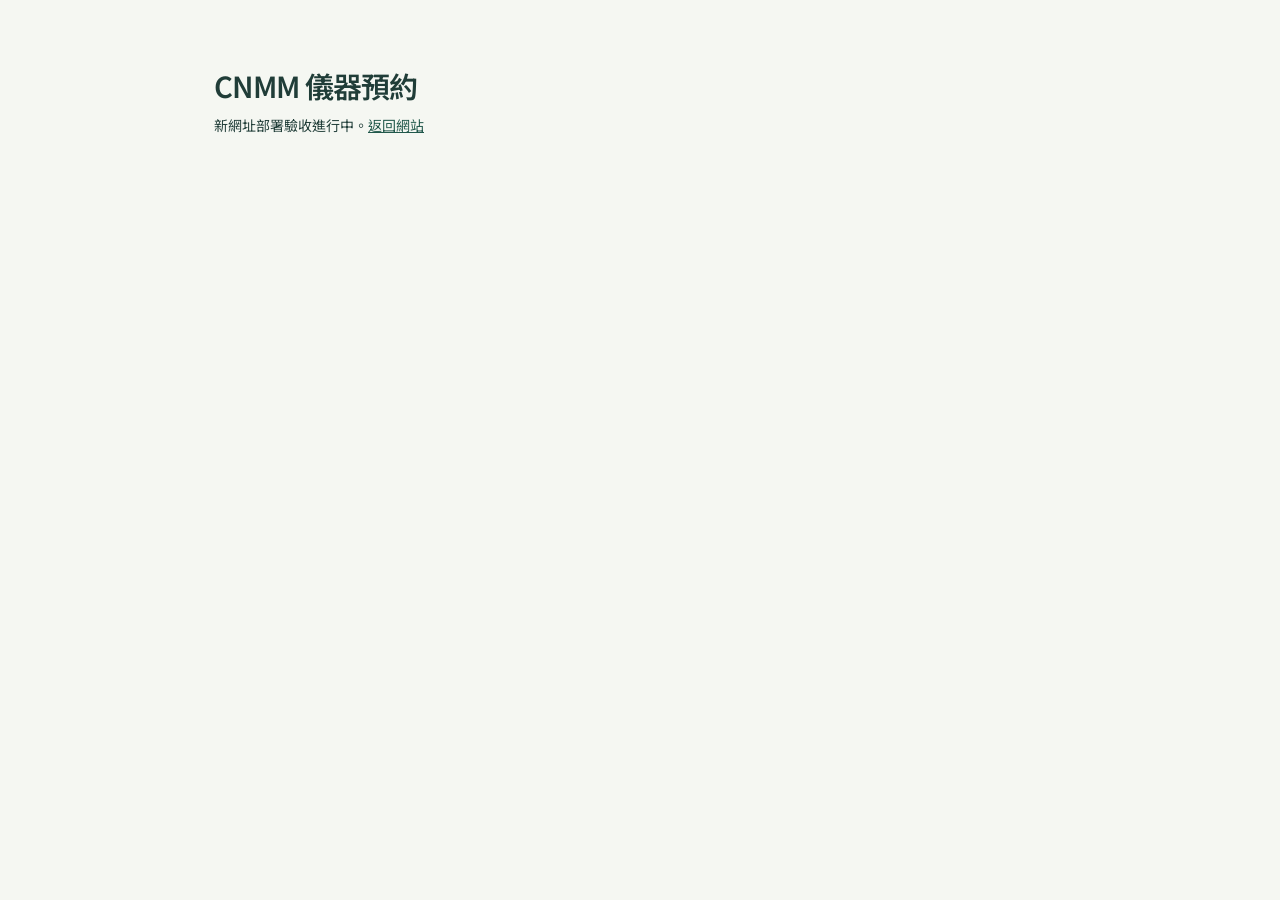
==== acceptance.html @ eef0d7fb "Publish CNMM instrument booking frontend" ====
<!doctype html><html lang="zh-Hant"><meta charset="utf-8"><title>CNMM 驗收</title><link rel="stylesheet" href="styles.css"><main style="max-width:900px;margin:40px auto;padding:24px"><h1>CNMM 儀器預約</h1><p>新網址部署驗收進行中。<a href="/">返回網站</a></p></main>
---- styles.css ----
@import url('https://fonts.googleapis.com/css2?family=Noto+Sans+TC:wght@400;500;600;700&display=swap');
:root{--ink:#203d38;--muted:#72817c;--green:#21584b;--mint:#e8f1e9;--line:#e0e7df;--paper:#f5f7f2;--white:#fff;--amber:#ac7328;--red:#ae4d4d;font-family:'Noto Sans TC',system-ui,sans-serif;color:var(--ink);font-synthesis:none}*{box-sizing:border-box}body{margin:0;background:var(--paper);font-size:14px}button,input,select,textarea{font:inherit}button,a,input,select,textarea{-webkit-tap-highlight-color:transparent}button{cursor:pointer}button:disabled{cursor:not-allowed;opacity:.48}button:focus-visible,a:focus-visible{outline:3px solid #91b9ac;outline-offset:3px}a{color:var(--green)}h1,h2,h3,p{margin-top:0}h1{font-size:29px;letter-spacing:-1px;margin-bottom:7px;font-weight:600}h2{font-size:18px;margin:0 0 5px;font-weight:600}h3{font-size:15px}p{line-height:1.8}small,.muted{color:var(--muted)}.loading{padding:80px;text-align:center}.shell{display:grid;grid-template-columns:232px 1fr;min-height:100vh}.sidebar{background:#173f38;color:#f1f4ee;padding:34px 22px 20px;display:flex;flex-direction:column;position:fixed;inset:0 auto 0 0;width:232px;z-index:10}.brand{display:flex;align-items:center;gap:11px;margin:0 0 40px}.brand svg{width:39px;height:39px;color:#c8dfc4}.brand strong{display:block;font-size:19px;letter-spacing:.3px}.brand small{color:#97b6a8;font-size:11px;letter-spacing:1.2px}.nav-label{font-size:10px;letter-spacing:2px;color:#88a99b;margin:10px 12px}.nav{display:flex;flex-direction:column;gap:6px}.nav button{border:0;color:#b9cfc3;background:none;text-align:left;border-radius:9px;display:flex;align-items:center;gap:12px;padding:13px 14px;font-weight:500}.nav svg{width:19px;height:19px}.nav button.active{background:#345a4f;color:#fff}.nav button:hover{background:#294f45}.side-bottom{margin-top:auto;padding-top:35px}.side-note{border-top:1px solid #34564b;padding:17px 0;color:#9bb6a8;font-size:11px;line-height:1.9}.profile{display:flex;gap:10px;align-items:center}.avatar{background:#e2eada;border-radius:50%;width:34px;height:34px;display:grid;place-items:center;color:#2c5647;font-size:13px;font-weight:600;flex-shrink:0}.profile small{color:#9fb5a9;font-size:11px}.side-bottom select{margin-top:14px;width:100%;background:#254c41;border:1px solid #49695b;color:#fff;padding:8px;border-radius:7px}.main{grid-column:2;min-width:0;padding:0 38px 38px}.topbar{height:74px;display:flex;align-items:center;justify-content:space-between;border-bottom:1px solid var(--line);margin-bottom:25px;color:var(--muted);font-size:12px}.topbar>span{display:flex;align-items:center;gap:8px}.status-dot{width:7px;height:7px;border-radius:50%;background:#7ba07c;display:inline-block}.top-actions{display:flex;gap:12px;align-items:center}.icon-btn{background:none;border:1px solid var(--line);border-radius:7px;padding:7px 10px;color:var(--ink);display:inline-flex;align-items:center;gap:5px}.icon-btn svg{width:15px;height:15px}.demo-banner{display:flex;align-items:center;gap:10px;background:#edf0e5;border:1px solid #dfe4d2;color:#687552;padding:10px 14px;font-size:12px;border-radius:8px;margin-bottom:26px}.page-head{display:flex;align-items:center;justify-content:space-between;gap:20px;margin-bottom:27px}.eyebrow{color:var(--muted);font-size:10px;letter-spacing:2px;margin-bottom:10px}.subtitle{color:var(--muted);margin:0;font-size:13px}.btn{display:inline-flex;align-items:center;justify-content:center;gap:7px;background:var(--green);border:1px solid var(--green);border-radius:8px;padding:11px 16px;font-size:13px;font-weight:500;color:white;text-decoration:none;white-space:nowrap}.btn svg{width:16px;height:16px}.btn.secondary{background:white;color:var(--ink);border-color:var(--line)}.btn.danger{background:#fff1ef;color:var(--red);border-color:#eed5d0}.btn.small{padding:7px 11px;font-size:12px}.stats{display:grid;grid-template-columns:repeat(4,1fr);gap:16px;margin-bottom:26px}.stat{background:white;border:1px solid var(--line);border-radius:12px;padding:19px 22px}.stat-label{display:flex;align-items:center;justify-content:space-between;color:var(--muted);font-size:12px}.stat-label svg{width:17px;height:17px}.stat strong{display:block;font-size:31px;font-weight:500;line-height:1.4;margin-top:10px;font-variant-numeric:tabular-nums}.stat small{font-size:11px}.dashboard-grid{display:grid;grid-template-columns:minmax(0,1.75fr) minmax(280px,1fr);gap:22px}.panel{background:white;border:1px solid var(--line);border-radius:12px;overflow:hidden}.panel-head{padding:22px 24px 18px;display:flex;align-items:center;justify-content:space-between;gap:10px}.panel-head p{margin:4px 0 0;font-size:12px;color:var(--muted)}.panel-body{padding:0 24px 24px}.link-btn{background:none;border:0;padding:4px 0;color:var(--green);font-size:12px}.booking-item{display:flex;align-items:center;gap:16px;padding:17px 0;border-top:1px solid #edf0e9;text-align:left;width:100%;background:none;border-width:1px 0 0;color:var(--ink)}.date-chip{display:flex;flex-direction:column;align-items:center;justify-content:center;width:46px;height:49px;background:#f1f4ed;border-radius:9px;flex-shrink:0}.date-chip b{font-size:20px;font-weight:500}.date-chip small{font-size:10px}.booking-info{flex:1}.booking-info strong{font-size:13px;display:block;font-weight:500;margin-bottom:6px}.booking-info small{font-size:11px}.badge{display:inline-flex;gap:5px;align-items:center;font-size:10px;padding:4px 8px;border-radius:5px;background:var(--mint);color:#44745a;white-space:nowrap}.badge.in_use,.badge.checked_in{background:#e8eff7;color:#527ca5}.badge.inspection,.badge.pending{background:#fbf1db;color:#a5792c}.badge.retired,.badge.disabled,.badge.no_show{background:#f5e8e6;color:#a26059}.badge.cancelled{background:#f0f0ef;color:#8b8f88}.probe-mini{display:grid;grid-template-columns:repeat(6,1fr);gap:6px;margin:15px 0 18px}.probe-mini button{background:#edf3ea;border:1px solid #d8e5d4;border-radius:5px;font-size:10px;padding:12px 0;color:#447456}.probe-mini button.empty{background:#fafbf8;border-color:#edf0e8;color:#b4bcb0}.probe-mini button.in_use{background:#ebf1f8;border-color:#d7e2ee;color:#547c9f}.probe-mini button.inspection{background:#fcf4e5;border-color:#efe0be;color:#a67e32}.legend{display:flex;gap:14px;color:var(--muted);font-size:10px;flex-wrap:wrap}.legend i{display:inline-block;width:7px;height:7px;background:#aac5a1;border-radius:2px;margin-right:5px}.legend .blue{background:#9db9d1}.legend .yellow{background:#dcb873}.rules{margin-top:23px;padding:22px 26px;border:1px solid var(--line);border-radius:12px;display:flex;gap:30px;background:#eef2e8}.rules h3{margin:0 0 5px}.rules p{font-size:12px;color:#6d7c64;margin:0}.rules>div{flex:1}.toolbar{display:flex;gap:12px;align-items:center;justify-content:space-between;margin-bottom:20px;flex-wrap:wrap}.toolbar-group{display:flex;gap:8px;align-items:center;flex-wrap:wrap}.tabs{display:flex;background:#e9eee4;padding:4px;border-radius:8px;gap:3px}.tabs button{background:none;border:0;padding:7px 12px;font-size:12px;border-radius:6px;color:#6b7c67}.tabs button.active{background:white;color:#2e594a;box-shadow:0 1px 4px #203d3810}.search{padding:10px 13px;border:1px solid var(--line);border-radius:8px;background:white;width:250px}.box-info{padding:18px 22px;background:#eef3e9;border:1px solid #dce5d5;border-radius:10px;display:flex;align-items:center;gap:14px;margin-bottom:20px}.box-info svg{width:27px;height:27px;color:#719270}.box-info strong{display:block;font-size:14px}.box-info small{font-size:11px}.probe-grid{display:grid;grid-template-columns:repeat(6,minmax(0,1fr));gap:12px}.probe-cell{display:flex;flex-direction:column;align-items:flex-start;text-align:left;padding:17px 16px;border:1px solid #dce5d7;background:#fff;border-radius:10px;color:var(--ink);min-height:158px;transition:transform .15s,box-shadow .15s}.probe-cell:hover{transform:translateY(-2px);box-shadow:0 5px 18px #173f3810}.probe-cell.empty{background:#f8faf5;border:1px dashed #d5ded0;color:#a4b19e;justify-content:space-between}.probe-cell .slot{font-size:17px;font-weight:600}.probe-cell .serial{font-size:10px;color:#83907d;font-variant-numeric:tabular-nums;margin-top:5px}.probe-cell .cell-top{display:flex;justify-content:space-between;align-items:center;width:100%}.probe-cell .badge{font-size:9px;padding:3px 5px}.probe-cell .holder{border-top:1px solid #eef1e9;width:100%;padding-top:10px;margin-top:auto;font-size:11px;line-height:1.8}.probe-cell .owner{font-size:10px;margin:10px 0;color:#82917c}.probe-cell.locked{background:#f7f8f4;opacity:.65}.probe-cell.in_use{border-color:#d7e3eb;background:#f8fafc}.probe-cell.inspection{border-color:#eadcbf;background:#fffcf6}.table-scroll{overflow:auto}.table{width:100%;border-collapse:collapse;text-align:left;font-size:12px}.table th{font-weight:500;color:#7a8874;padding:14px 18px;background:#f7f9f4;white-space:nowrap}.table td{padding:16px 18px;border-top:1px solid #edf0e8;vertical-align:middle}.table td small{display:block;margin-top:5px}.table .actions{display:flex;gap:7px;align-items:center}.empty-state{padding:50px 25px;text-align:center;color:#88927e;line-height:1.9}.calendar-wrap{overflow-x:auto;border:1px solid var(--line);border-radius:12px;background:white}.week-calendar{min-width:750px;display:grid;grid-template-columns:65px repeat(7,1fr)}.cal-head{padding:17px 8px;text-align:center;border-bottom:1px solid var(--line);font-size:11px;color:#7c8b72}.cal-head strong{display:block;font-size:23px;color:#4a5c40;font-weight:500;margin-top:3px}.cal-head.today{background:#edf3e7}.cal-time{height:65px;padding:12px 8px;font-size:10px;text-align:center;color:#8d9983;border-top:1px solid #eef1e9}.cal-slot{height:65px;border:0;border-left:1px solid #edf0e9;border-top:1px solid #edf0e9;background:white;color:#8a9880;font-size:11px;text-align:left;padding:8px;overflow:hidden}.cal-slot:not(:disabled):hover{background:#f3f7ee}.cal-slot.weekend{background:#fafbf8}.cal-slot.booked{background:#e9f0e5;color:#456943;border-left:3px solid #94b487}.cal-slot.mine{background:#e3efea;color:#30654e;border-left-color:#619883}.cal-slot strong{display:block;font-size:11px;line-height:1.7;font-weight:500}.cal-slot small{color:inherit;font-size:9px}.dialog-head{display:flex;justify-content:space-between;align-items:flex-start;padding-bottom:20px;border-bottom:1px solid var(--line);margin-bottom:22px}.dialog-head h2{font-size:22px}.dialog-head small{display:block;margin-top:6px}.dialog-close{border:0;background:#f1f4ed;color:#7c8c73;width:29px;height:29px;border-radius:50%;font-size:20px}dialog{width:540px;max-width:calc(100vw - 28px);border:1px solid var(--line);border-radius:16px;padding:28px;color:var(--ink);max-height:90vh;box-shadow:0 20px 90px #132e3530}dialog::backdrop{background:#0e2c284d;backdrop-filter:blur(3px)}.form-grid{display:grid;grid-template-columns:1fr 1fr;gap:18px}.field{display:flex;flex-direction:column;gap:8px;font-size:12px;margin-bottom:18px}.field input,.field select,.field textarea{padding:11px 12px;border:1px solid #dce4d6;background:#fbfcf9;border-radius:7px;color:var(--ink);width:100%}.field textarea{min-height:90px;resize:vertical}.field input:focus,.field select:focus,.field textarea:focus{outline:2px solid #90b59b;outline-offset:1px}.form-foot{display:flex;justify-content:flex-end;gap:9px;margin-top:24px;flex-wrap:wrap}.form-error{color:#af4e49;font-size:12px;line-height:1.7;margin:12px 0}.note{font-size:12px;color:#77866c;line-height:1.8;margin-top:16px}.detail-grid{display:grid;grid-template-columns:1fr 1fr;gap:16px;margin-bottom:20px}.detail-grid small{display:block;font-size:11px;margin-bottom:5px}.detail-grid b{font-size:13px;font-weight:500}.divider{height:1px;background:var(--line);margin:20px 0}.check-row{display:flex;align-items:center;gap:10px;padding:11px 0;font-size:13px;border-bottom:1px solid #edf0e7}.check-row input{accent-color:var(--green);width:16px;height:16px}.check-row span{flex:1}.check-row small{display:block;margin-top:3px}.permissions-list{max-height:330px;overflow-y:auto}.login{max-width:430px;margin:60px auto;padding:32px;background:white;border:1px solid var(--line);border-radius:14px}.login .brand{color:var(--ink);margin-bottom:30px}.login h1{font-size:25px}.login .btn{width:100%}.login .tabs{margin:22px 0}.login-shell{padding:25px}#toast{position:fixed;right:28px;bottom:24px;background:#254e40;color:white;border-radius:9px;padding:14px 22px;box-shadow:0 4px 20px #163b3620;max-width:calc(100vw - 40px);font-size:13px;z-index:100;opacity:0;transform:translateY(10px);transition:.2s;pointer-events:none}#toast.show{opacity:1;transform:translateY(0)}.restricted{padding:40px;border:1px solid var(--line);border-radius:12px;background:white}.mobile-brand{display:none}.history-list{margin-top:25px}.history-row{border-top:1px solid var(--line);padding:13px 0;font-size:12px;line-height:1.8}.history-row b{font-weight:500}.settings-grid{display:grid;grid-template-columns:1fr 1fr;gap:24px}.wrap{overflow-wrap:anywhere}.state-error{padding:35px;max-width:800px;margin:auto;color:#a14943}.app-error{background:#fff2ee;color:#995749;padding:12px;border-radius:7px;line-height:1.8;margin:0 0 20px;font-size:12px}
@media(min-width:1500px){.main{padding-left:55px;padding-right:55px}.probe-cell{min-height:185px}}@media(max-width:1200px){.main{padding:0 24px 28px}.shell{grid-template-columns:210px 1fr}.sidebar{width:210px;padding:28px 16px}.probe-grid{grid-template-columns:repeat(3,1fr)}.dashboard-grid{grid-template-columns:1fr}.dashboard-grid .panel:last-child{display:none}.stats{gap:10px}.stat{padding:16px}.rules{gap:20px}.settings-grid{grid-template-columns:1fr}}@media(max-width:760px){.shell{display:block}.sidebar{position:static;width:100%;padding:18px 18px 12px}.brand{margin-bottom:17px}.brand strong{font-size:17px}.brand svg{width:32px;height:32px}.sidebar .nav-label,.sidebar .side-note{display:none}.nav{flex-direction:row;overflow-x:auto;gap:3px}.nav button{padding:9px;font-size:11px;white-space:nowrap;gap:5px}.nav svg{width:15px;height:15px}.side-bottom{padding-top:12px;display:flex;gap:15px;align-items:center}.profile{flex-shrink:0}.profile small{display:none}.side-bottom select{margin:0;font-size:11px}.side-bottom .icon-btn{color:white}.main{padding:0 18px 28px}.topbar{height:52px;margin-bottom:18px}.topbar>span{font-size:10px}.demo-banner{font-size:10px;line-height:1.8;margin-bottom:20px}.page-head{align-items:flex-start;margin-bottom:22px;gap:10px}.page-head .btn{padding:9px 10px;font-size:11px}h1{font-size:24px}.stats{grid-template-columns:repeat(2,1fr);gap:10px}.stat strong{font-size:27px}.rules{display:block;padding:20px}.rules>div+div{margin-top:15px}.probe-grid{grid-template-columns:repeat(2,minmax(0,1fr));gap:10px}.probe-cell{min-height:155px;padding:14px}.search{width:100%}.toolbar{align-items:flex-start}.toolbar-group{width:100%}.panel-head{padding:18px}.panel-body{padding:0 18px 18px}.form-grid{gap:12px}.settings-grid{display:block}.table th,.table td{padding:12px}.btn.small{font-size:10px}.top-actions span{display:none}}
/* Vero v2: personal workspace and explicit management mode */
.brand-mark{width:38px;height:42px;display:grid;place-items:center;font-size:34px;position:relative;font-family:Georgia,serif;color:#c4d8bf}.brand-mark span{position:absolute;font-size:22px;top:17px;left:12px;color:#88a995}.profile small{display:block;margin-top:4px}.demo-label{display:block;font-size:10px;color:#a8c2b4;margin-top:22px}.nav-icon{font-size:19px;width:19px;text-align:center}.nav-count{background:#d3e6c2;color:#284d3b;border-radius:20px;padding:1px 7px;margin-left:auto;font-size:10px}.language{display:flex;border:1px solid var(--line);border-radius:8px;padding:3px;background:#eef2e9}.language button{border:0;background:none;padding:5px 8px;border-radius:5px;color:#6b7c67;font-size:11px}.language button.active{background:#fff;color:var(--ink);box-shadow:0 1px 3px #203d3810}.stats{grid-template-columns:repeat(3,1fr)}.personal-grid{display:grid;grid-template-columns:minmax(0,1.3fr) minmax(300px,1fr);gap:22px}.personal-grid .panel{align-self:start}.demo-banner{justify-content:space-between;gap:16px;flex-wrap:wrap}.demo-banner strong{font-size:11px;font-weight:500}.reservation{border-top:1px solid var(--line);padding:20px 0}.reservation-top{display:flex;align-items:flex-start;justify-content:space-between;gap:12px}.reservation-top strong{font-size:15px;letter-spacing:.2px}.reservation-top small{display:block;margin-top:7px;font-size:11px}.booking-purpose{font-size:12px;margin:15px 0 10px;color:#6f7e71;overflow-wrap:anywhere}.booking-meta{display:flex;align-items:center;gap:10px;flex-wrap:wrap;font-size:10px;color:var(--muted)}.card-actions{display:flex;gap:7px;flex-wrap:wrap;margin-top:16px}.attendance-hint{display:block;font-size:10px;margin-top:11px;line-height:1.6}.held-probe{border-top:1px solid var(--line);padding:20px 0;display:flex;gap:14px;flex-wrap:wrap}.held-probe small{display:block;font-size:10px;margin:6px 0 10px;line-height:1.8}.held-probe .card-actions{width:100%;margin-top:0}.probe-glyph{width:44px;height:50px;background:#eef3e8;border:1px solid #dae4cf;border-radius:8px;display:grid;place-items:center;font-size:18px;font-weight:500}.institution{margin-top:38px;padding-top:20px;border-top:1px solid var(--line);display:flex;justify-content:space-between;gap:15px;font-size:10px;line-height:1.9;color:var(--muted)}.institution a{text-decoration:none;max-width:75%}.institution a:hover{text-decoration:underline}.section-title{margin:30px 0 15px;font-size:16px}.probe-grid{grid-template-columns:repeat(3,minmax(0,1fr))}.probe-cell{min-height:220px}.probe-cell .serial{font-size:12px;color:#526b58;margin-top:12px}.probe-cell .holder{font-size:11px}.probe-cell .btn{font-size:11px;padding:7px 10px}.box-info{display:block}.box-info small{display:block;line-height:1.9;margin-top:6px}.approval-grid{display:grid;grid-template-columns:repeat(2,minmax(0,1fr));gap:20px}.rule-values{margin-bottom:24px}.rule-values>div{display:flex;justify-content:space-between;gap:20px;border-bottom:1px solid var(--line);padding:14px 0;font-size:12px}.rule-values b{text-align:right;font-weight:500}.calendar-wrap{max-height:720px}.cal-head{position:sticky;top:0;background:#fff;z-index:1}.cal-slot{height:58px}.cal-time{height:58px}.slot-plus{opacity:0;color:#7e9e78}.cal-slot:hover .slot-plus{opacity:1}.toolbar select{border:1px solid var(--line);padding:8px;border-radius:7px;background:white;color:var(--ink);font-size:12px}.mono{font-family:ui-monospace,monospace}.table td.wrap{max-width:260px}.badge.failed,.badge.damaged,.badge.rejected{background:#f5e8e6;color:#a26059}.badge.awaiting_approval{background:#fbf1db;color:#a5792c}.badge.simulated{background:#edf0e5;color:#687552}.btn.icon-btn{padding:6px 10px;background:white;color:var(--ink);font-size:17px}.panel-body>p{font-size:13px}.nav button{line-height:1.5}.top-actions .btn{white-space:normal}
@media(max-width:1200px){.personal-grid{grid-template-columns:1fr}.personal-grid .panel{display:block}.probe-grid{grid-template-columns:repeat(3,minmax(0,1fr))}.approval-grid{grid-template-columns:1fr}.main{padding-left:26px;padding-right:26px}}
@media(max-width:760px){.topbar{height:auto;min-height:68px;gap:10px}.topbar>span{max-width:100px;line-height:1.7}.top-actions{gap:6px;flex-wrap:wrap;justify-content:flex-end}.top-actions .btn{font-size:10px;padding:7px 8px}.language button{font-size:10px;padding:5px 6px}.stats{grid-template-columns:repeat(3,minmax(0,1fr))}.stat{padding:13px 10px}.stat small{font-size:9px}.stat-label{font-size:10px}.stat strong{font-size:26px}.personal-grid{gap:18px}.main{padding-left:16px;padding-right:16px}.demo-banner{gap:5px;padding:10px 12px}.institution{display:block}.institution a{max-width:none;display:block}.institution>span{display:block;margin-top:8px}.demo-label{display:none}.side-bottom{padding-top:16px}.side-bottom select{max-width:180px}.profile strong{font-size:12px}.profile .avatar{display:none}.probe-grid{grid-template-columns:repeat(2,minmax(0,1fr))}.probe-cell{padding:13px;min-height:235px}.probe-cell .card-actions{gap:5px}.reservation-top strong{font-size:13px}.tabs{flex-wrap:wrap}.tabs button{font-size:11px}.form-grid{grid-template-columns:1fr}.page-head .btn{white-space:nowrap}.settings-grid .panel{margin-bottom:18px}}
/* Release: authentication, selection and signed probe sheets */
.auth-shell{min-height:100vh;padding:28px 6vw;background:radial-gradient(ellipse at 25% 60%,#e3ebdc,transparent 65%),#f5f7f1}.auth-top{display:flex;justify-content:space-between;align-items:center;color:#476354;letter-spacing:2px;font-size:12px}.auth-layout{max-width:1150px;margin:8vh auto;display:grid;grid-template-columns:1fr 430px;gap:80px;align-items:center}.auth-intro h1{font:76px Georgia,serif;letter-spacing:-3px;margin:16px 0;color:#244d3f}.auth-intro p{font-size:20px;color:#60775e}.auth-intro small{font-size:12px;letter-spacing:1px}.auth-card{padding:38px;background:#ffffffde;border:1px solid #d9e2d3;border-radius:18px;box-shadow:0 15px 60px #294f3710}.auth-card h2{font-size:25px;margin-bottom:28px}.auth-submit{width:100%;margin-top:10px}.auth-links{margin-top:24px;text-align:center}.auth-footer{font-size:12px;text-align:center;color:#63765e}.auth-footer a{text-decoration:none}.afm-lines{height:130px;position:relative;margin:40px 0 24px;overflow:hidden}.afm-lines span{position:absolute;left:0;right:0;height:100px;border-top:1px solid #799b78;transform:skewY(-12deg);top:55px}.afm-lines span:nth-child(2){top:75px;transform:skewY(9deg);opacity:.6}.afm-lines span:nth-child(3){top:100px;transform:skewY(-5deg);opacity:.4}.test-bar{display:flex;align-items:center;gap:14px;flex-wrap:wrap;border:1px solid #e5d29a;background:#fff8e4;padding:12px 18px;border-radius:9px;margin-bottom:22px;font-size:12px}.test-bar select,.sheet-select select,.toolbar input{border:1px solid var(--line);border-radius:7px;padding:8px 12px;background:white;color:var(--ink)}.test-bar .btn{margin-left:auto}.sidebar .side-bottom>.btn{margin-top:18px;background:#254c41;border-color:#537362;color:#fff}.calendar-legend{display:flex;gap:10px;margin-bottom:14px;flex-wrap:wrap}.cal-slot{position:relative;user-select:none}.cal-slot:disabled{background:#f5f6f3;cursor:not-allowed}.cal-slot.pending{background:#fff6e3;border-left:3px solid #cba455;color:#926a20}.cal-slot.checked_in{background:#e4eef9;border-left:3px solid #6b9cbf;color:#386a92}.cal-slot.completed{background:#edf0ed;color:#8b968b}.cal-slot.selected,.cal-slot.selected:hover,.badge.selected{background:#284f41;color:#fff;border-color:#284f41}.cal-slot.selected:after{content:'✓';position:absolute;right:9px;top:8px;color:#e4efd8}.cal-slot:focus-visible,.sheet-cell:focus-visible{outline:3px solid #c1a259;outline-offset:-3px}.cal-slot .slot-plus{opacity:.35}.cal-slot.selected .slot-plus{opacity:0}.selection-bar{position:sticky;bottom:12px;z-index:2;margin-top:16px;border:1px solid #cbd9c6;border-radius:12px;background:#fffffff5;box-shadow:0 8px 30px #244d3f18;padding:18px 22px;display:flex;align-items:center;justify-content:space-between;gap:18px}.selection-bar strong{font-size:14px}.selection-bar #selection-detail{font-size:11px;color:#6d8068;margin-top:6px;max-width:600px;line-height:1.8}.selection-bar #selection-error{color:#a45c45;display:block;margin-top:5px}.selection-review{background:#f2f5ed;border-radius:8px;padding:10px 18px;margin-bottom:20px;font-size:14px}.sheet-select{font-size:13px}.probe-sheet{border-collapse:separate;border-spacing:8px;width:100%;min-width:880px;table-layout:fixed;padding:0 12px 18px}.probe-sheet th{font-size:13px;color:#698063;text-align:center;height:34px}.probe-sheet th:first-child{width:60px}.probe-sheet td{padding:0;vertical-align:top}.sheet-cell{width:100%;min-height:153px;border:1px solid #d5e1cd;background:#f4f8ef;border-radius:8px;display:flex;flex-direction:column;align-items:flex-start;gap:9px;text-align:left;padding:13px;color:#375f42;position:relative;transition:box-shadow .15s,transform .15s}.sheet-cell:hover:not(:disabled){box-shadow:0 4px 14px #234c3b20;transform:translateY(-2px)}.sheet-slot{position:absolute;right:10px;top:10px;font-size:10px;opacity:.5}.sheet-cell strong{font-size:11px;overflow-wrap:anywhere;font-weight:500}.sheet-holder{font-size:13px;margin-top:auto;font-weight:500}.sheet-cell.in_use{background:#eef4fa;border-color:#c5d8e7;color:#486b88}.sheet-cell.inspection{background:#fff4e4;border-color:#e4cca1;color:#93692c}.sheet-cell.vacant{border:1px dashed #d6dfd0;background:#fafbf8;color:#99a38e;justify-content:center;align-items:center;font-size:11px}.sheet-cell:disabled{cursor:default}.sheet-panel .panel-head{border-bottom:1px solid #edf0e8;margin-bottom:8px}.page-head .subtitle:empty{display:none}.btn:disabled{opacity:.45;cursor:not-allowed}
@media(max-width:1000px){.auth-layout{gap:35px;grid-template-columns:1fr 390px}.auth-intro h1{font-size:56px}.auth-card{padding:28px}}
@media(max-width:760px){.auth-shell{padding:22px}.auth-layout{display:block;margin:35px auto;max-width:430px}.auth-intro h1{font-size:44px}.auth-intro p{font-size:15px}.auth-intro .afm-lines,.auth-intro small{display:none}.auth-intro{margin-bottom:30px}.auth-card{padding:25px}.selection-bar{align-items:flex-start;flex-direction:column;padding:14px;bottom:8px}.selection-bar .toolbar-group{justify-content:flex-end}.test-bar select{max-width:100%}.probe-sheet{min-width:830px}.sheet-select{display:flex;flex-direction:column;gap:8px;width:100%}.sheet-select select{max-width:100%}.calendar-wrap{max-height:65vh}.sidebar .side-bottom>.btn{margin:0 0 0 auto}}
/* Multi-instrument workspace */
.instrument-context{background:#fff;border:1px solid var(--line);border-radius:12px;margin:0 0 22px;overflow:hidden}.instrument-picker{display:flex;align-items:center;gap:14px;padding:18px 22px;flex-wrap:wrap}.instrument-picker>label{font-size:12px;color:var(--muted)}.instrument-picker>select{font-size:20px;font-weight:600;color:var(--green);border:0;background:transparent;max-width:100%;min-width:160px;padding:5px 30px 5px 0}.instrument-picker>small{font-size:11px;color:var(--muted)}.instrument-picker>.btn{margin-left:auto}.resource-tabs{display:flex;border-top:1px solid var(--line);padding:0 20px;gap:22px}.resource-tabs button{background:transparent;border:0;border-bottom:3px solid transparent;padding:13px 3px;font-size:13px;color:var(--muted)}.resource-tabs button.active{color:var(--green);border-color:var(--green);font-weight:600}.selection-bar{position:sticky;top:8px;bottom:auto;margin:0 0 14px;z-index:3;padding:13px 18px}.selection-bar #selection-detail:empty,.selection-bar #selection-error:empty{display:none}.calendar-wrap{max-height:65vh}.calendar-legend{align-items:center}.calendar-legend>span:last-child{font-size:11px;color:var(--muted);margin-left:auto}.cal-slot.blocked{background:#f3f4ef;color:#a0a69a;cursor:help}.cal-slot.blocked:hover{background:#e9ede4}.blocked-label{font-size:10px}.cal-slot .slot-plus{opacity:.7;font-size:17px}.compact-sheet{max-width:780px;padding:14px 18px 20px}.compact-sheet .probe-sheet{min-width:0;padding:0;border-spacing:8px;table-layout:fixed}.compact-sheet .probe-sheet th:first-child{width:28px}.compact-sheet .sheet-cell{min-height:0;height:66px;padding:0;display:grid;place-items:center;font-size:16px;font-weight:500;gap:0}.compact-sheet .sheet-cell.stock,.badge.stock{background:#f4f0e6;color:#968258;border-color:#e3d8c0}.compact-sheet .sheet-cell.vacant{font-size:16px;color:#abb1a4}.sheet-legend{display:flex;gap:9px;margin-bottom:12px}.sheet-model{font-size:12px;color:var(--muted)}.option-summary{display:flex;gap:8px;flex-wrap:wrap;margin:15px 0 28px}.option-editor{display:flex;flex-direction:column;gap:10px;margin:12px 0}.option-row{display:flex;align-items:center;gap:10px;background:#f5f7f1;padding:12px;border-radius:8px;flex-wrap:wrap}.option-row .option-text{display:flex;gap:8px;flex:1;min-width:220px}.option-row input:not([type=checkbox]){width:50%;padding:9px;border:1px solid var(--line);border-radius:6px;background:white;color:var(--ink)}.option-row label{font-size:11px;display:flex;align-items:center;gap:5px}.option-row .btn{margin-left:auto}.wide-dialog{width:760px}.wide-dialog h3{margin-top:28px}.wide-dialog details{border-top:1px solid var(--line);padding:17px 0}.wide-dialog summary{cursor:pointer;font-size:13px;font-weight:600;margin-bottom:12px}.badge.maintenance{background:#fbefdc;color:#a07530}.badge.inactive{background:#eee;color:#888}.sidebar .brand{margin-bottom:45px}.auth-intro h1{letter-spacing:0}.side-bottom{margin-top:auto}.table td .wrap{overflow-wrap:anywhere}
@media(max-width:760px){.instrument-picker{padding:14px;gap:10px}.instrument-picker>select{font-size:17px;min-width:130px}.resource-tabs{gap:20px;padding:0 14px}.selection-bar{position:static;flex-direction:row;align-items:center;gap:9px;padding:12px}.selection-bar .toolbar-group{width:auto;flex-wrap:nowrap}.selection-bar .btn{padding:9px;font-size:11px}.selection-bar #selection-detail{max-width:170px}.calendar-legend>span:last-child{width:100%;margin:0}.compact-sheet{padding:8px 8px 12px}.compact-sheet .probe-sheet{border-spacing:4px}.compact-sheet .probe-sheet th:first-child{width:16px}.compact-sheet .sheet-cell{height:45px;font-size:13px;border-radius:5px}.compact-sheet .sheet-cell.vacant{font-size:13px}.sheet-legend{flex-wrap:wrap}.sheet-legend .badge{font-size:9px;padding:4px 6px}.option-row .option-text{min-width:100%}.sidebar .brand{margin-bottom:17px}}
/* Individual certification matrix */
.cert-legend{display:flex;flex-wrap:wrap;gap:10px 24px;margin:0 0 24px;color:var(--muted,#718275);font-size:13px}.cert-legend b{color:#254e43;margin-right:6px}.cert-toolbar{display:flex;justify-content:space-between;gap:16px;flex-wrap:wrap;margin-bottom:18px}.cert-toolbar input{min-width:220px}.cert-table .table{min-width:100%;width:max-content}.cert-table th,.cert-table td{min-width:195px}.cert-table th:first-child{position:sticky;left:0;z-index:1;background:#fff;min-width:220px;text-align:left}.cert-table thead th:first-child{background:#f5f7f1;z-index:2}.cert-table th small,.cert-table td small{display:block;font-weight:400;margin-top:7px;font-size:11px;color:#758577}.cert-select{width:100%;min-width:155px;font-weight:600}.cert-select.none{color:#7b837d;background:#f5f5f2}.cert-select.assisted,.badge.assisted{color:#8a6431;background:#f6efdf}.cert-select.basic,.badge.basic{color:#2a6379;background:#eaf2f6}.cert-select.advanced,.badge.advanced{color:#235d4c;background:#e8f2eb}.cert-select.changed{outline:2px solid #af874b;outline-offset:2px}.qualification-banner{display:flex;justify-content:space-between;align-items:center;gap:12px;padding:14px 18px;background:#edf3ed;border-radius:12px;margin:0 0 20px}.qualification-banner>div{display:flex;gap:12px;align-items:center}.qualification-banner span{font-size:13px}.qualification-banner.uncertified{background:#f5efe1}.cert-table [hidden]{display:none!important}#cert-change-count{font-size:13px;color:#7c6a47;white-space:nowrap}@media(max-width:700px){.cert-toolbar,.cert-toolbar .toolbar-group{width:100%;flex-wrap:wrap}.cert-toolbar input{min-width:0;flex:1}.cert-table th:first-child{min-width:155px;max-width:175px}.qualification-banner,.qualification-banner>div{align-items:flex-start;flex-wrap:wrap}.cert-legend{gap:8px 14px}}
.cert-select,.cert-toolbar input,.cert-toolbar select{font:inherit;font-size:14px;min-height:42px;padding:10px 12px;border:1px solid #dce5da;border-radius:9px;background-color:#fff;color:#244b42}.cert-select:focus,.cert-toolbar input:focus,.cert-toolbar select:focus{outline:2px solid #709688;outline-offset:2px}.cert-select:disabled{opacity:.65;cursor:not-allowed}
.analytics-filters{display:flex;flex-wrap:wrap;align-items:flex-end;gap:12px;padding:18px;border:1px solid var(--line);border-radius:12px;background:#fff;margin-bottom:18px}.analytics-filters label,.analytics-model{display:flex;flex-direction:column;gap:7px;font-size:12px;color:var(--muted)}.analytics-filters input,.analytics-filters select,.analytics-model select{font:inherit;font-size:14px;min-height:40px;padding:8px 10px;border:1px solid var(--line);border-radius:8px;background:#fafbf8;color:var(--ink);max-width:100%}.analytics-tabs{margin-bottom:12px}.analytics-asof{font-size:11px;color:var(--muted);margin:12px 0 18px}.analytics-stats{grid-template-columns:repeat(4,minmax(0,1fr))}.analytics-stats .stat strong{font-size:27px;overflow-wrap:anywhere}.analytics-grid{display:grid;grid-template-columns:1fr 1fr;gap:20px}.analytics-grid>*{min-width:0}.analytics-panel{margin-bottom:22px}.analytics-panel .panel-head p{font-size:12px;color:var(--muted);margin:5px 0 0}.analytics-chart{display:block;width:100%;height:auto;overflow:visible}.analytics-chart text{font-family:inherit;fill:#77847c;font-size:11px}.chart-legend{display:flex;flex-wrap:wrap;gap:12px;font-size:11px;align-items:center;margin-bottom:8px}.chart-legend span{display:flex;align-items:center;gap:5px}.chart-legend i{display:inline-block;width:9px;height:9px;border-radius:2px}.chart-legend small{margin-left:auto}.analytics-free-summary{margin-bottom:16px;color:var(--green)}.analytics-free-summary strong{font-size:29px;margin-right:7px}.analytics-free-summary small{display:block;font-size:11px;margin-top:6px}.heatmap-scroll{overflow:auto;max-height:390px}.availability-grid{display:grid;grid-template-columns:64px repeat(7,minmax(56px,1fr));gap:5px;min-width:480px;font-size:11px}.availability-grid>b{position:sticky;top:0;background:#fff;padding:7px;z-index:1;text-align:center}.availability-grid>span{padding:7px;color:var(--muted)}.heat-cell{padding:7px;text-align:center;border-radius:4px}.heat-cell.free{background:#dcecdf;color:#245443}.heat-cell.partial{background:#f2e7cf;color:#7a5e24}.heat-cell.full{background:#e0e7ea;color:#61757c}.heat-cell.closed{background:#f3f4f0;color:#aab1aa}.heat-cell:focus-visible{outline:2px solid var(--green)}.analytics-methods{margin:20px 0;color:var(--muted);font-size:12px}.analytics-methods summary{cursor:pointer;padding:10px 0}.analytics-methods p{margin:10px 0;max-width:1000px}.analytics-warning{padding:12px 16px;background:#f6efdd;border-radius:8px;font-size:12px;color:#876a39}.analytics-model{max-width:420px;margin:12px 0 20px}.forecast-result{display:flex;flex-direction:column;gap:8px;margin-bottom:20px}.forecast-result strong{font-size:21px;color:var(--green)}.forecast-result span{font-size:12px;color:var(--muted)}.forecast-result.urgent strong{color:#a26932}.forecast-empty{display:grid;place-items:center;min-height:180px;background:#f8faf5;border-radius:10px;color:var(--muted);font-size:13px;text-align:center;padding:20px}@media(max-width:1000px){.analytics-grid{grid-template-columns:1fr}.analytics-stats{grid-template-columns:repeat(2,minmax(0,1fr))}}@media(max-width:600px){.analytics-filters{padding:12px;gap:10px}.analytics-filters label{flex:1 1 42%;min-width:0}.analytics-filters input,.analytics-filters select{width:100%}.analytics-stats .stat strong{font-size:22px}.analytics-panel .panel-body{padding:0 12px 16px}.analytics-model{width:100%}.analytics-free-summary{font-size:12px}}
.sidebar{overflow-y:auto}.sidebar .brand,.sidebar .nav,.sidebar .side-bottom{flex-shrink:0}@media(min-width:761px) and (max-height:850px){.sidebar{padding-top:22px}.sidebar .brand{margin-bottom:20px}.sidebar .nav button{padding-top:11px;padding-bottom:11px}.sidebar .side-bottom{padding-top:14px}}

.box-summary{padding:24px;display:flex;gap:24px;align-items:center;margin-bottom:20px}.box-photo{width:180px;max-height:180px;object-fit:contain;border-radius:12px;background:#f4f6f1}.box-summary p{margin:8px 0}.box-summary small{color:var(--muted)}.compact-sheet{max-width:100%;width:100%}.probe-sheet{min-width:0;width:max-content;max-width:none}.probe-sheet td{min-width:66px;width:76px}.sheet-cell{min-width:54px;min-height:48px}.table-scroll{overflow-x:auto}.badge.draft{background:#f5ebcc;color:#74612a}@media(max-width:650px){.box-summary{align-items:flex-start;flex-direction:column;padding:16px}.box-photo{width:120px;max-height:120px}.probe-sheet td{min-width:58px}.sheet-cell{min-width:48px}.form-grid{grid-template-columns:1fr}}

.field[hidden]{display:none!important}.handover-card small{display:block;margin-top:8px}.handover-card .card-actions{margin:14px 0}.wide-dialog .table td{max-width:380px}
.history-table{min-width:680px}.history-table th:nth-child(1),.history-table td:nth-child(1){min-width:110px}.history-table th:nth-child(2),.history-table td:nth-child(2){min-width:150px}.history-table td:nth-child(3){min-width:280px;white-space:normal;overflow-wrap:anywhere}.history-table td:last-child{min-width:100px}

.planning-tabs{flex-wrap:wrap}.planning-settings{display:grid;gap:22px;grid-template-columns:repeat(2,minmax(0,1fr))}.planning-settings .panel{align-self:start}.planning-fieldset{border:1px solid var(--line);border-radius:9px;margin:16px 0;padding:12px}.planning-fieldset legend{padding:0 8px;color:var(--muted)}.preview-list{max-height:45vh;overflow:auto}.preview-list .check-row{align-items:flex-start;padding:10px 0;border-bottom:1px solid var(--line)}.preview-list small{display:block}.maintenance-row,.training-roster>div{padding:10px 0;border-top:1px solid var(--line)}.planning-settings .table small{display:block}.planning-settings .reservation{overflow-wrap:anywhere}.planning-settings .card-actions{flex-wrap:wrap;gap:6px}.planning-settings .panel .btn{margin:4px 4px 4px 0}@media(max-width:1000px){.planning-settings{grid-template-columns:1fr}}

.cal-slot.blocked.buffer_conflict,.badge.buffer_conflict{background:#eee8dc;color:#8a744b;border-left:3px solid #b5a17a}.cal-slot.blocked.maintenance_window{background:#f3e5df;color:#95654f}.cal-slot.blocked.waitlist_hold{background:#eee9f3;color:#78638d}#selection-age{display:block;color:var(--muted);font-size:10px;margin-top:4px}.overdue-notice{border-left:3px solid #b18b50;background:#fff6e6;padding:12px 16px}

/* Personal calendar */
.my-calendar-toolbar{display:flex;justify-content:space-between;align-items:center;gap:16px;flex-wrap:wrap;margin-bottom:18px}.my-calendar-toolbar label{display:flex;align-items:center;gap:8px;font-size:13px}.segmented{display:flex;gap:4px}.my-calendar-toolbar input,.my-calendar-toolbar select{padding:8px;border:1px solid var(--line,#dce4d8);border-radius:8px;background:#fff;color:inherit;font:inherit}.instrument-legend{display:flex;gap:14px;flex-wrap:wrap;font-size:12px}.instrument-legend span{display:flex;align-items:center;gap:6px}.instrument-legend i{width:9px;height:9px;border-radius:50%;display:inline-block}.my-calendar-scroll{overflow-x:auto;max-width:100%}.my-calendar{display:grid;grid-template-columns:repeat(7,minmax(0,1fr));min-width:640px;border-top:1px solid #dce4d8;border-left:1px solid #dce4d8}.my-weekday{text-align:center;padding:10px;font-size:12px;background:#f3f6ed;border-right:1px solid #dce4d8;border-bottom:1px solid #dce4d8}.my-day{min-height:116px;min-width:0;padding:7px;border-right:1px solid #dce4d8;border-bottom:1px solid #dce4d8;background:#fff}.my-day.outside{background:#f8f9f5}.my-day-number{font-size:12px;color:#7b8a7a;display:inline-flex;align-items:center;justify-content:center;width:24px;height:24px;margin-bottom:5px}.my-day.today .my-day-number{border-radius:50%;background:#285e57;color:#fff}.my-event{display:flex;flex-direction:column;align-items:flex-start;gap:3px;text-align:left;width:100%;border:0;border-left:3px solid var(--event-color);background:#f1f5ef;color:#254b48;border-radius:4px;padding:7px 6px;margin-bottom:5px;font:inherit;cursor:pointer;overflow:hidden}.my-event:hover{background:#e4ede2}.my-event.pending{border-left-style:dashed}.my-event strong{font-size:11px;overflow-wrap:anywhere}.my-event span,.my-event small{font-size:10px}.my-event:focus-visible{outline:2px solid var(--event-color);outline-offset:1px}.my-consumables{margin-top:24px}.password-gate{max-width:500px;margin:50px auto;padding:0 20px}.password-gate .auth-card{width:100%}.security-admin{margin-top:24px;padding-top:20px;border-top:1px solid #dce4d8}.security-admin .btn{margin-right:8px}.admin-invite-field{margin:16px 0;font-size:13px}.admin-invite-field summary{cursor:pointer;margin-bottom:12px}.admin-invite-field p{color:#70806e;font-size:12px}.invite-code{font-family:monospace;font-size:13px;width:100%}.my-consumables .panel{margin-bottom:24px}
@media(max-width:700px){.my-calendar-toolbar{gap:12px}.my-calendar-toolbar .instrument-legend{width:100%}.my-calendar-toolbar .toolbar-group{flex-wrap:wrap}.my-calendar-toolbar label{flex-wrap:wrap}.my-calendar-scroll{overscroll-behavior-x:contain}}
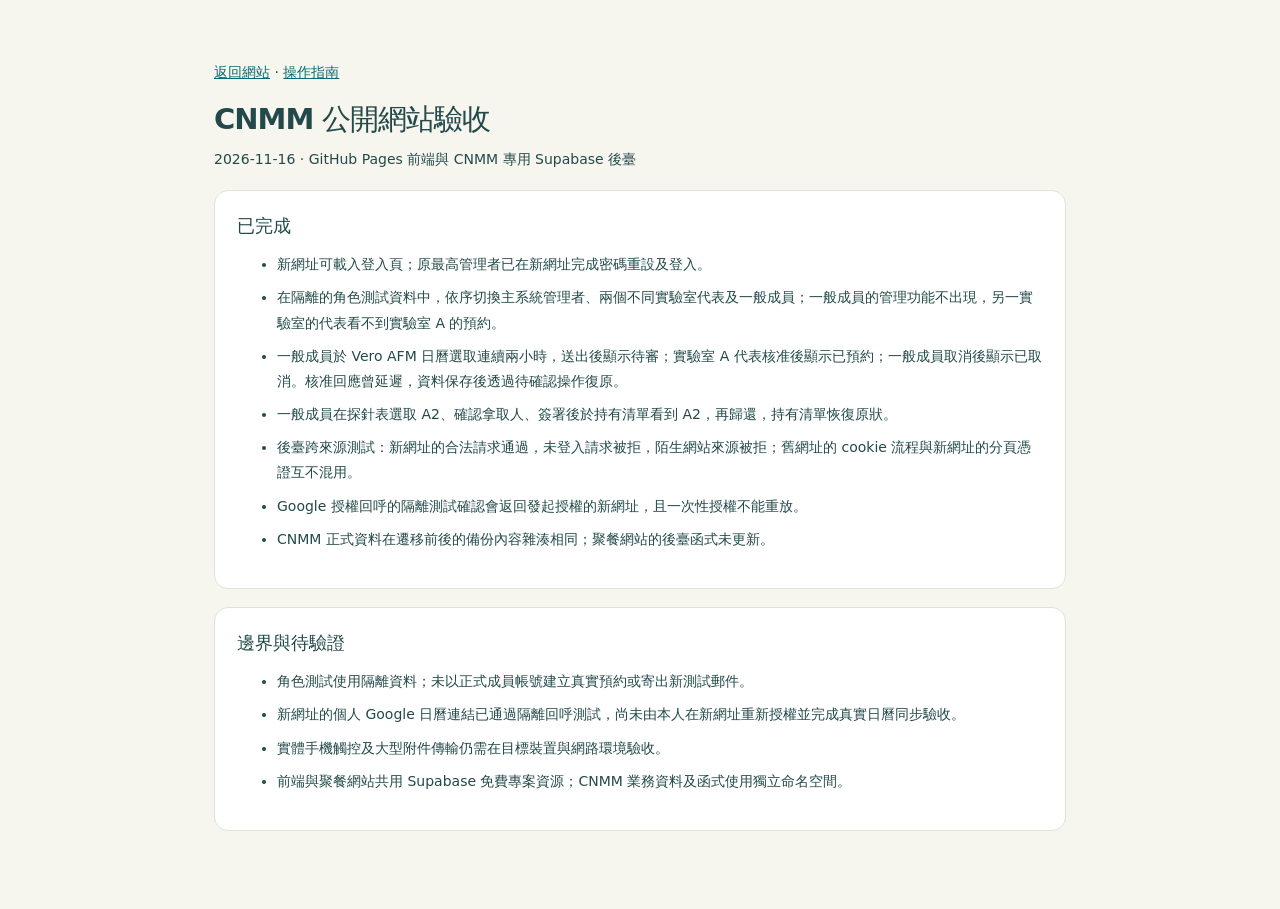
==== commit 2a716c2f: "Improve uncertain submission recovery and publish acceptance" ====
--- a/acceptance.html
+++ b/acceptance.html
@@ -1 +1,25 @@
-<!doctype html><html lang="zh-Hant"><meta charset="utf-8"><title>CNMM 驗收</title><link rel="stylesheet" href="styles.css"><main style="max-width:900px;margin:40px auto;padding:24px"><h1>CNMM 儀器預約</h1><p>新網址部署驗收進行中。<a href="/">返回網站</a></p></main>+<!doctype html>
+<html lang="zh-Hant">
+<meta charset="utf-8"><meta name="viewport" content="width=device-width,initial-scale=1">
+<title>CNMM 公開網站驗收</title><link rel="stylesheet" href="/styles.css">
+<style>body{background:#f6f6ef;color:#23494a;font-family:system-ui,'Microsoft JhengHei',sans-serif;line-height:1.8}main{max-width:900px;margin:36px auto;padding:24px}section{background:#fff;border:1px solid #dce5d7;border-radius:14px;padding:22px;margin:18px 0}h1,h2{line-height:1.4}a{color:#086b71}li{margin:8px 0}</style>
+<main>
+<p><a href="/">返回網站</a> · <a href="/guide/">操作指南</a></p>
+<h1>CNMM 公開網站驗收</h1>
+<p>2026-11-16 · GitHub Pages 前端與 CNMM 專用 Supabase 後臺</p>
+<section><h2>已完成</h2><ul>
+<li>新網址可載入登入頁；原最高管理者已在新網址完成密碼重設及登入。</li>
+<li>在隔離的角色測試資料中，依序切換主系統管理者、兩個不同實驗室代表及一般成員；一般成員的管理功能不出現，另一實驗室的代表看不到實驗室 A 的預約。</li>
+<li>一般成員於 Vero AFM 日曆選取連續兩小時，送出後顯示待審；實驗室 A 代表核准後顯示已預約；一般成員取消後顯示已取消。核准回應曾延遲，資料保存後透過待確認操作復原。</li>
+<li>一般成員在探針表選取 A2、確認拿取人、簽署後於持有清單看到 A2，再歸還，持有清單恢復原狀。</li>
+<li>後臺跨來源測試：新網址的合法請求通過，未登入請求被拒，陌生網站來源被拒；舊網址的 cookie 流程與新網址的分頁憑證互不混用。</li>
+<li>Google 授權回呼的隔離測試確認會返回發起授權的新網址，且一次性授權不能重放。</li>
+<li>CNMM 正式資料在遷移前後的備份內容雜湊相同；聚餐網站的後臺函式未更新。</li>
+</ul></section>
+<section><h2>邊界與待驗證</h2><ul>
+<li>角色測試使用隔離資料；未以正式成員帳號建立真實預約或寄出新測試郵件。</li>
+<li>新網址的個人 Google 日曆連結已通過隔離回呼測試，尚未由本人在新網址重新授權並完成真實日曆同步驗收。</li>
+<li>實體手機觸控及大型附件傳輸仍需在目標裝置與網路環境驗收。</li>
+<li>前端與聚餐網站共用 Supabase 免費專案資源；CNMM 業務資料及函式使用獨立命名空間。</li>
+</ul></section>
+</main></html>
